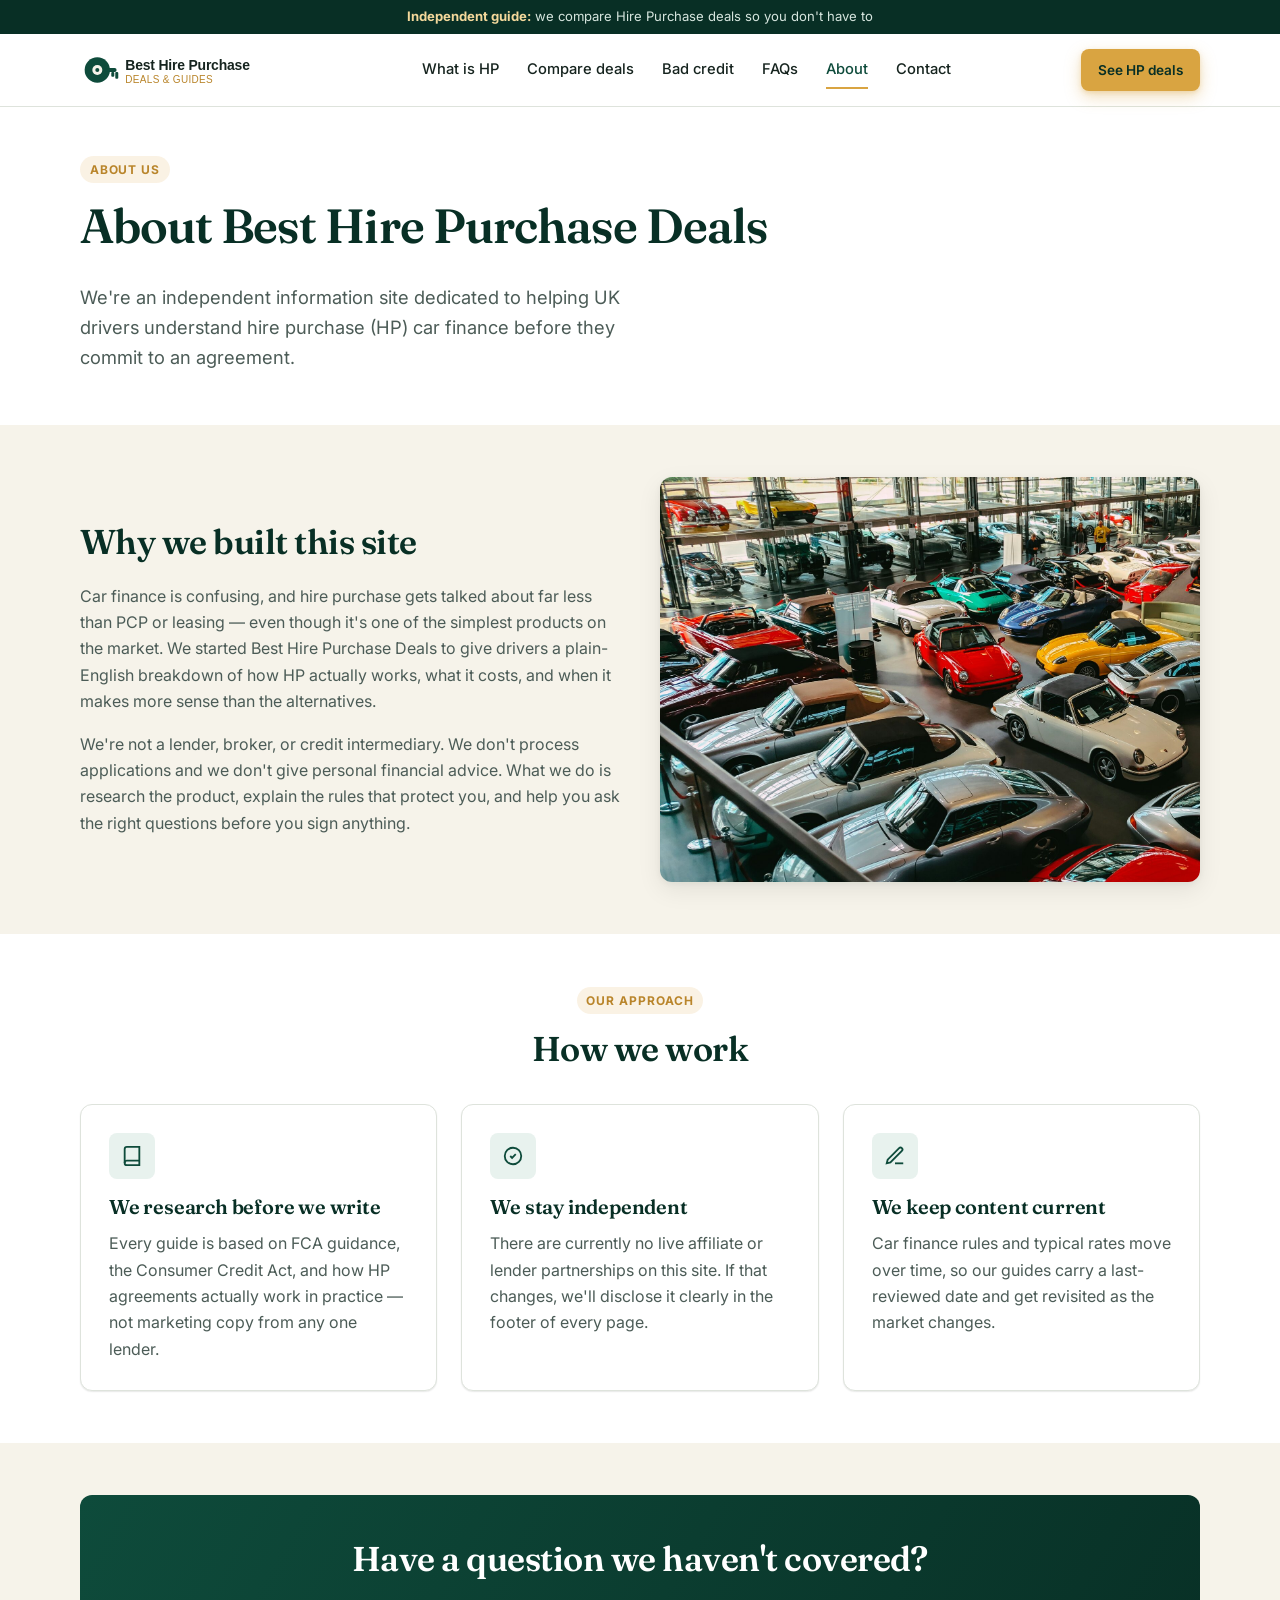
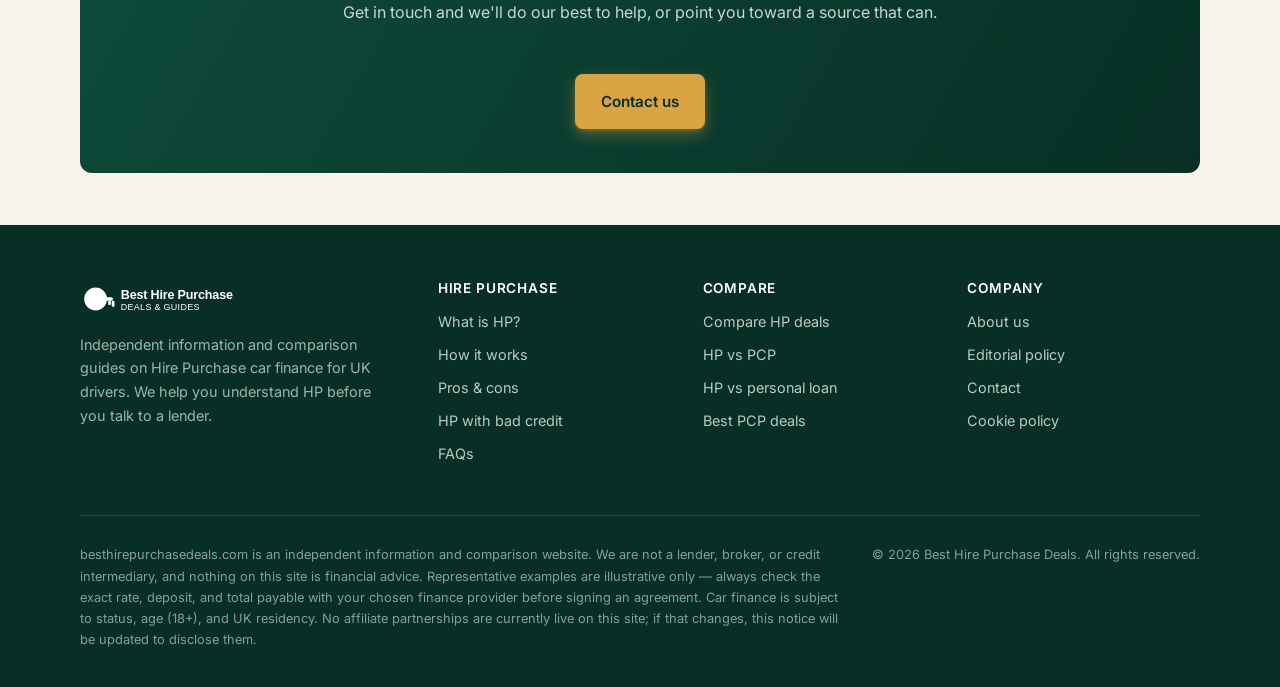
==== besthirepurchasedeals.com/about/index.html @ 64cbb2b3 "Add files via upload" ====
<!DOCTYPE html>
<html lang="en">
<head>
<meta charset="UTF-8">
<meta name="viewport" content="width=device-width, initial-scale=1.0">
<title>About Us | Best Hire Purchase Deals</title>
<meta name="description" content="Best Hire Purchase Deals is an independent information site helping UK drivers understand hire purchase car finance.">
<link rel="canonical" href="https://besthirepurchasedeals.com/about/">
<meta property="og:type" content="website">
<meta property="og:title" content="About Us | Best Hire Purchase Deals">
<meta property="og:description" content="Best Hire Purchase Deals is an independent information site helping UK drivers understand hire purchase car finance.">
<meta property="og:url" content="https://besthirepurchasedeals.com/about/">
<meta property="og:site_name" content="Best Hire Purchase Deals">
<meta name="twitter:card" content="summary">
<link rel="icon" type="image/svg+xml" href="../images/logo.svg">
<link rel="preconnect" href="https://fonts.googleapis.com">
<link rel="preconnect" href="https://fonts.gstatic.com" crossorigin>
<link href="https://fonts.googleapis.com/css2?family=Fraunces:wght@500;600;700&family=Inter:wght@400;500;600;700&display=swap" rel="stylesheet">
<link rel="stylesheet" href="../css/global.css">
</head>
<body>
<div class="top-bar">
  <div class="container">
    <span><strong>Independent guide:</strong>&nbsp;we compare Hire Purchase deals so you don't have to</span>
  </div>
</div>
<header class="site-header" role="banner">
  <div class="container">
    <a href="../" class="site-logo" aria-label="Best Hire Purchase Deals — home">
      <img src="../images/logo.svg" alt="Best Hire Purchase Deals" height="40" width="211" class="site-logo__img">
    </a>
    <nav class="site-nav" role="navigation" aria-label="Main navigation">
      <a href="../#what-is-hp">What is HP</a>
      <a href="../#compare">Compare deals</a>
      <a href="../#bad-credit">Bad credit</a>
      <a href="../#faq">FAQs</a>
      <a href="../about/" class="active">About</a>
      <a href="../contact/">Contact</a>
    </nav>
    <div class="header-cta">
      <a href="#compare" class="btn btn-primary btn-sm">See HP deals</a>
      <button class="nav-toggle" aria-label="Toggle menu" aria-expanded="false">
        <span></span><span></span><span></span>
      </button>
    </div>
  </div>
</header>
<main>
<section style="padding-top:3rem;">
  <div class="container">
    <span class="eyebrow">About us</span>
    <h1>About Best Hire Purchase Deals</h1>
    <p class="hero-lede" style="color:var(--color-text-muted);">We're an independent information site dedicated to helping UK drivers understand hire purchase (HP) car finance before they commit to an agreement.</p>
  </div>
</section>

<section class="section-alt">
  <div class="container">
    <div class="feature-split">
      <div class="feature-copy">
        <h2>Why we built this site</h2>
        <p>Car finance is confusing, and hire purchase gets talked about far less than PCP or leasing — even though it's one of the simplest products on the market. We started Best Hire Purchase Deals to give drivers a plain-English breakdown of how HP actually works, what it costs, and when it makes more sense than the alternatives.</p>
        <p>We're not a lender, broker, or credit intermediary. We don't process applications and we don't give personal financial advice. What we do is research the product, explain the rules that protect you, and help you ask the right questions before you sign anything.</p>
      </div>
      <div class="feature-media">
        <img src="../images/hp-classic-collection.jpg" alt="Collection of cars parked inside a showroom" width="900" height="600" loading="lazy">
      </div>
    </div>
  </div>
</section>

<section>
  <div class="container">
    <div class="section-heading">
      <span class="eyebrow">Our approach</span>
      <h2>How we work</h2>
    </div>
    <div class="grid grid-3">
      <div class="card">
        <div class="icon-badge"><svg width="22" height="22" viewBox="0 0 24 24" fill="none" stroke="currentColor" stroke-width="2"><path d="M4 19.5A2.5 2.5 0 0 1 6.5 17H20"/><path d="M6.5 2H20v20H6.5A2.5 2.5 0 0 1 4 19.5v-15A2.5 2.5 0 0 1 6.5 2z"/></svg></div>
        <h3>We research before we write</h3>
        <p>Every guide is based on FCA guidance, the Consumer Credit Act, and how HP agreements actually work in practice — not marketing copy from any one lender.</p>
      </div>
      <div class="card">
        <div class="icon-badge"><svg width="22" height="22" viewBox="0 0 24 24" fill="none" stroke="currentColor" stroke-width="2"><path d="M9 12l2 2 4-4"/><circle cx="12" cy="12" r="9"/></svg></div>
        <h3>We stay independent</h3>
        <p>There are currently no live affiliate or lender partnerships on this site. If that changes, we'll disclose it clearly in the footer of every page.</p>
      </div>
      <div class="card">
        <div class="icon-badge"><svg width="22" height="22" viewBox="0 0 24 24" fill="none" stroke="currentColor" stroke-width="2"><path d="M12 20h9"/><path d="M16.5 3.5a2.1 2.1 0 0 1 3 3L7 19l-4 1 1-4L16.5 3.5z"/></svg></div>
        <h3>We keep content current</h3>
        <p>Car finance rules and typical rates move over time, so our guides carry a last-reviewed date and get revisited as the market changes.</p>
      </div>
    </div>
  </div>
</section>

<section class="section-alt">
  <div class="container">
    <div class="cta-banner">
      <h2>Have a question we haven't covered?</h2>
      <p>Get in touch and we'll do our best to help, or point you toward a source that can.</p>
      <a href="../contact/" class="btn btn-primary mt-2">Contact us</a>
    </div>
  </div>
</section>
</main>
<footer class="site-footer" role="contentinfo">
  <div class="container">
    <div class="footer-grid">
      <div class="footer-brand">
        <a href="../" class="site-logo" aria-label="Best Hire Purchase Deals — home">
          <img src="../images/logo.svg" alt="Best Hire Purchase Deals" height="36" width="190" class="site-logo__img">
        </a>
        <p>Independent information and comparison guides on Hire Purchase car finance for UK drivers. We help you understand HP before you talk to a lender.</p>
      </div>
      <div class="footer-col">
        <h4>Hire purchase</h4>
        <ul>
          <li><a href="../#what-is-hp">What is HP?</a></li>
          <li><a href="../#how-it-works">How it works</a></li>
          <li><a href="../#pros-cons">Pros &amp; cons</a></li>
          <li><a href="../#bad-credit">HP with bad credit</a></li>
          <li><a href="../#faq">FAQs</a></li>
        </ul>
      </div>
      <div class="footer-col">
        <h4>Compare</h4>
        <ul>
          <li><a href="../#compare">Compare HP deals</a></li>
          <li><a href="../#hp-vs-pcp">HP vs PCP</a></li>
          <li><a href="../#hp-vs-pcp">HP vs personal loan</a></li>
          <li><a href="https://bestnewcarpcpfinancedeals.com">Best PCP deals</a></li>
        </ul>
      </div>
      <div class="footer-col">
        <h4>Company</h4>
        <ul>
          <li><a href="../about/">About us</a></li>
          <li><a href="../editorial-policy/">Editorial policy</a></li>
          <li><a href="../contact/">Contact</a></li>
          <li><a href="../cookie-policy/">Cookie policy</a></li>
        </ul>
      </div>
    </div>
    <div class="footer-legal">
      <p>besthirepurchasedeals.com is an independent information and comparison website. We are not a lender, broker, or credit intermediary, and nothing on this site is financial advice. Representative examples are illustrative only — always check the exact rate, deposit, and total payable with your chosen finance provider before signing an agreement. Car finance is subject to status, age (18+), and UK residency. No affiliate partnerships are currently live on this site; if that changes, this notice will be updated to disclose them.</p>
      <p>&copy; <span id="current-year">2026</span> Best Hire Purchase Deals. All rights reserved.</p>
    </div>
  </div>
</footer>
<script src="../js/nav.js"></script>
<script src="../js/app.js"></script>
</body>
</html>
---- besthirepurchasedeals.com/css/global.css ----
/* ==========================================================================
   Best Hire Purchase Deals — Global Styles
   ========================================================================== */

:root {
  --max-width: 1160px;

  --color-primary: #0E4B3B;
  --color-primary-dark: #082F25;
  --color-primary-light: #E8F2EE;
  --color-accent: #D9A441;
  --color-accent-dark: #B9852B;
  --color-text: #16241F;
  --color-text-muted: #4C5C57;
  --color-bg: #FFFFFF;
  --color-bg-alt: #F6F3EA;
  --color-border: #DEE3DC;
  --color-success: #2E7D52;
  --color-danger: #B23B3B;

  --font-display: 'Fraunces', Georgia, serif;
  --font-body: 'Inter', -apple-system, BlinkMacSystemFont, 'Segoe UI', sans-serif;

  --radius: 12px;
  --radius-sm: 8px;
  --shadow-sm: 0 1px 2px rgba(14, 30, 24, 0.06), 0 1px 1px rgba(14, 30, 24, 0.04);
  --shadow-md: 0 8px 24px rgba(14, 30, 24, 0.08), 0 2px 6px rgba(14, 30, 24, 0.05);
  --shadow-lg: 0 20px 48px rgba(14, 30, 24, 0.14), 0 6px 16px rgba(14, 30, 24, 0.08);
}

*, *::before, *::after { box-sizing: border-box; }

html { scroll-behavior: smooth; }

body {
  margin: 0;
  font-family: var(--font-body);
  color: var(--color-text);
  background: var(--color-bg);
  line-height: 1.65;
  -webkit-font-smoothing: antialiased;
  font-size: 16px;
}

h1, h2, h3, h4 {
  font-family: var(--font-display);
  font-weight: 600;
  line-height: 1.15;
  letter-spacing: -0.01em;
  color: var(--color-primary-dark);
  margin: 0 0 0.6em;
}

h1 { font-size: clamp(2rem, 5vw, 3rem); letter-spacing: -0.02em; }
h2 { font-size: clamp(1.5rem, 3.6vw, 2.15rem); letter-spacing: -0.015em; }
h3 { font-size: 1.25rem; }
h4 { font-size: 1.05rem; }

p { margin: 0 0 1em; color: var(--color-text-muted); }
p:last-child { margin-bottom: 0; }

a { color: var(--color-primary); text-decoration: underline; text-decoration-color: rgba(14,75,59,0.3); text-underline-offset: 2px; }
a:hover { color: var(--color-accent-dark); }
a:focus-visible, button:focus-visible, input:focus-visible, summary:focus-visible {
  outline: 2px solid var(--color-accent);
  outline-offset: 2px;
}

img { max-width: 100%; display: block; }
ul, ol { padding-left: 1.2em; color: var(--color-text-muted); }
li { margin-bottom: 0.4em; }

.container {
  max-width: var(--max-width);
  margin: 0 auto;
  padding: 0 1.25rem;
}

section { padding: 3.25rem 0; }
.section-alt { background: var(--color-bg-alt); }
.section-dark { background: var(--color-primary-dark); color: #EAF3EE; }
.section-dark h2, .section-dark h3 { color: #FFFFFF; }
.section-dark p { color: #C7D9D1; }

.eyebrow {
  display: inline-block;
  font-family: var(--font-body);
  font-size: 0.75rem;
  font-weight: 700;
  letter-spacing: 0.08em;
  text-transform: uppercase;
  color: var(--color-accent-dark);
  background: rgba(217, 164, 65, 0.14);
  padding: 0.3em 0.8em;
  border-radius: 999px;
  margin-bottom: 0.9rem;
}
.section-dark .eyebrow { background: rgba(217, 164, 65, 0.22); color: #F3D89B; }

.section-heading { max-width: 680px; margin: 0 auto 2.25rem; text-align: center; }
.section-heading p { font-size: 1.05rem; }

/* ---- Buttons ---- */
.btn {
  display: inline-flex;
  align-items: center;
  gap: 0.5em;
  font-family: var(--font-body);
  font-weight: 600;
  font-size: 0.95rem;
  padding: 0.85em 1.6em;
  border-radius: var(--radius-sm);
  border: 2px solid transparent;
  cursor: pointer;
  text-decoration: none;
  transition: transform 160ms cubic-bezier(0.16, 1, 0.3, 1), box-shadow 160ms cubic-bezier(0.16, 1, 0.3, 1), background 160ms ease;
  white-space: nowrap;
}
.btn:active { transform: translateY(1px) scale(0.99); }

.btn-primary {
  background: var(--color-accent);
  color: var(--color-primary-dark);
  box-shadow: 0 6px 16px rgba(217, 164, 65, 0.35), 0 2px 4px rgba(217, 164, 65, 0.25);
}
.btn-primary:hover { background: var(--color-accent-dark); color: var(--color-primary-dark); box-shadow: 0 10px 24px rgba(217, 164, 65, 0.42); }
.btn-primary:focus-visible { outline-offset: 3px; }

.btn-outline {
  background: transparent;
  border-color: rgba(255,255,255,0.55);
  color: #FFFFFF;
}
.btn-outline:hover { background: rgba(255,255,255,0.12); color: #FFFFFF; }

.btn-ghost {
  background: var(--color-primary-light);
  color: var(--color-primary-dark);
}
.btn-ghost:hover { background: #DCEEE5; color: var(--color-primary-dark); }

.btn-block { width: 100%; justify-content: center; }
.btn-sm { padding: 0.55em 1.1em; font-size: 0.85rem; }

/* ---- Header ---- */
.top-bar {
  background: var(--color-primary-dark);
  color: #D7E6DF;
  font-size: 0.82rem;
}
.top-bar .container {
  display: flex;
  align-items: center;
  justify-content: center;
  gap: 0.5em;
  height: 34px;
  text-align: center;
}
.top-bar strong { color: #F3D89B; }

.site-header {
  position: sticky;
  top: 0;
  z-index: 50;
  background: rgba(255,255,255,0.92);
  backdrop-filter: saturate(160%) blur(10px);
  border-bottom: 1px solid var(--color-border);
}
.site-header .container {
  height: 72px;
  display: flex;
  align-items: center;
  justify-content: space-between;
  gap: 1rem;
}
.site-logo { display: flex; align-items: center; text-decoration: none; }
.site-logo__img { height: 40px; width: auto; display: block; }

.site-nav {
  display: flex;
  align-items: center;
  gap: 1.75rem;
}
.site-nav a {
  color: var(--color-text);
  text-decoration: none;
  font-weight: 500;
  font-size: 0.92rem;
  padding: 0.4em 0;
  border-bottom: 2px solid transparent;
}
.site-nav a:hover, .site-nav a.active {
  color: var(--color-primary);
  border-bottom-color: var(--color-accent);
}

.header-cta { display: flex; align-items: center; gap: 0.75rem; }

.nav-toggle {
  display: none;
  background: none;
  border: none;
  cursor: pointer;
  padding: 0.5rem;
  flex-direction: column;
  gap: 5px;
}
.nav-toggle span {
  display: block;
  width: 24px;
  height: 2px;
  background: var(--color-primary-dark);
  border-radius: 2px;
  transition: transform 200ms ease, opacity 200ms ease;
}

@media (max-width: 767px) {
  .nav-toggle { display: flex; }
  .site-nav {
    position: fixed;
    inset: 72px 0 0 0;
    background: #FFFFFF;
    flex-direction: column;
    align-items: flex-start;
    padding: 1.5rem 1.25rem;
    gap: 0.25rem;
    transform: translateX(100%);
    transition: transform 220ms cubic-bezier(0.16, 1, 0.3, 1);
    overflow-y: auto;
    border-top: 1px solid var(--color-border);
  }
  .site-nav.is-open { transform: translateX(0); }
  .site-nav a { width: 100%; padding: 0.9em 0; border-bottom: 1px solid var(--color-border); }
  .header-cta .btn-sm-hide { display: none; }
}

/* ---- Footer ---- */
.site-footer {
  background: var(--color-primary-dark);
  color: #B9CCC3;
  padding: 3.5rem 0 1.5rem;
  font-size: 0.9rem;
}
.footer-grid {
  display: grid;
  grid-template-columns: 1.4fr 1fr 1fr 1fr;
  gap: 2rem;
  padding-bottom: 2.5rem;
  border-bottom: 1px solid rgba(255,255,255,0.12);
}
.footer-brand .site-logo__img { filter: brightness(0) invert(1); height: 36px; }
.footer-brand p { color: #9FB6AC; margin-top: 1rem; max-width: 300px; }
.footer-col h4 { color: #FFFFFF; font-family: var(--font-body); font-size: 0.85rem; text-transform: uppercase; letter-spacing: 0.06em; margin-bottom: 1em; }
.footer-col ul { list-style: none; padding: 0; margin: 0; }
.footer-col a { color: #B9CCC3; text-decoration: none; }
.footer-col a:hover { color: #F3D89B; }
.footer-col li { margin-bottom: 0.65em; }
.footer-legal {
  padding-top: 1.75rem;
  display: flex;
  flex-wrap: wrap;
  gap: 1rem 1.5rem;
  align-items: flex-start;
  justify-content: space-between;
}
.footer-legal p { color: #86A099; font-size: 0.8rem; max-width: 760px; }
.footer-legal a { color: #B9CCC3; }

@media (max-width: 767px) {
  .footer-grid { grid-template-columns: 1fr 1fr; }
  .footer-brand { grid-column: 1 / -1; }
}

/* ---- Cards ---- */
.card {
  background: var(--color-bg);
  border: 1px solid var(--color-border);
  border-radius: var(--radius);
  padding: 1.75rem;
  box-shadow: var(--shadow-sm);
}

.grid { display: grid; gap: 1.5rem; }
.grid-2 { grid-template-columns: repeat(2, 1fr); }
.grid-3 { grid-template-columns: repeat(3, 1fr); }
.grid-4 { grid-template-columns: repeat(4, 1fr); }

@media (max-width: 767px) {
  .grid-2, .grid-3, .grid-4 { grid-template-columns: 1fr; }
}

/* ---- Step numbers ---- */
.step-card { position: relative; padding-top: 2.25rem; }
.step-number {
  display: inline-flex;
  align-items: center;
  justify-content: center;
  width: 40px;
  height: 40px;
  border-radius: 50%;
  background: var(--color-primary);
  color: #fff;
  font-family: var(--font-display);
  font-weight: 600;
  font-size: 1.1rem;
  margin-bottom: 0.9rem;
}

/* ---- Icon badge ---- */
.icon-badge {
  width: 46px;
  height: 46px;
  border-radius: var(--radius-sm);
  background: var(--color-primary-light);
  color: var(--color-primary);
  display: flex;
  align-items: center;
  justify-content: center;
  margin-bottom: 1rem;
}
.icon-badge svg { width: 22px; height: 22px; }

/* ---- Tables ---- */
.table-wrap { overflow-x: auto; border-radius: var(--radius); border: 1px solid var(--color-border); box-shadow: var(--shadow-sm); }
table.deals-table { width: 100%; border-collapse: collapse; min-width: 720px; background: var(--color-bg); }
.deals-table th, .deals-table td { padding: 1rem 1.1rem; text-align: left; border-bottom: 1px solid var(--color-border); }
.deals-table thead th {
  background: var(--color-primary-dark);
  color: #fff;
  font-family: var(--font-body);
  font-size: 0.78rem;
  text-transform: uppercase;
  letter-spacing: 0.05em;
  font-weight: 600;
  white-space: nowrap;
}
.deals-table tbody tr:last-child td { border-bottom: none; }
.deals-table tbody tr:hover { background: var(--color-primary-light); }
.deals-table .lender-cell { display: flex; align-items: center; gap: 0.6rem; font-weight: 600; color: var(--color-text); }
.deals-table .apr { font-weight: 700; color: var(--color-primary-dark); }
.tag {
  display: inline-block;
  font-size: 0.72rem;
  font-weight: 700;
  padding: 0.25em 0.65em;
  border-radius: 999px;
  background: rgba(46, 125, 82, 0.12);
  color: var(--color-success);
  letter-spacing: 0.02em;
}
.tag-gold { background: rgba(217,164,65,0.16); color: var(--color-accent-dark); }

/* ---- Pros / cons ---- */
.pros-cons { display: grid; grid-template-columns: 1fr 1fr; gap: 1.5rem; }
.pros-cons .card h3 { display: flex; align-items: center; gap: 0.5em; }
.pros-cons ul { list-style: none; padding: 0; margin: 0; }
.pros-cons li { display: flex; gap: 0.6em; align-items: flex-start; margin-bottom: 0.85em; }
.pros-cons li::before { content: ''; flex-shrink: 0; width: 18px; height: 18px; margin-top: 3px; border-radius: 50%; }
.pros .card { border-top: 3px solid var(--color-success); }
.pros li::before { background: var(--color-success); mask: none; }
.cons .card { border-top: 3px solid var(--color-danger); }
.cons li::before { background: var(--color-danger); }

@media (max-width: 767px) { .pros-cons { grid-template-columns: 1fr; } }

/* ---- FAQ / accordion ---- */
.faq-list { max-width: 800px; margin: 0 auto; display: flex; flex-direction: column; gap: 0.75rem; }
details.faq-item {
  background: var(--color-bg);
  border: 1px solid var(--color-border);
  border-radius: var(--radius-sm);
  padding: 1.1rem 1.4rem;
}
details.faq-item summary {
  cursor: pointer;
  font-weight: 600;
  color: var(--color-primary-dark);
  list-style: none;
  display: flex;
  align-items: center;
  justify-content: space-between;
  gap: 1rem;
}
details.faq-item summary::-webkit-details-marker { display: none; }
details.faq-item summary::after {
  content: '+';
  font-size: 1.4rem;
  font-weight: 400;
  color: var(--color-accent-dark);
  flex-shrink: 0;
  transition: transform 200ms ease;
}
details.faq-item[open] summary::after { transform: rotate(45deg); }
details.faq-item p { margin-top: 0.85rem; }

/* ---- Calculator ---- */
.calculator {
  display: grid;
  grid-template-columns: 1fr 1fr;
  gap: 0;
  background: var(--color-bg);
  border-radius: var(--radius);
  overflow: hidden;
  box-shadow: var(--shadow-md);
  border: 1px solid var(--color-border);
}
.calculator-inputs { padding: 2rem; }
.calculator-results { padding: 2rem; background: var(--color-primary-dark); color: #fff; }
.calculator-results h4 { color: #F3D89B; }
.field { margin-bottom: 1.25rem; }
.field label { display: block; font-weight: 600; font-size: 0.85rem; margin-bottom: 0.4em; color: var(--color-text); }
.field .input-wrap { position: relative; }
.field .prefix {
  position: absolute; left: 0.9em; top: 50%; transform: translateY(-50%);
  color: var(--color-text-muted); font-weight: 600;
}
.field input[type="number"], .field input[type="text"], .field input[type="email"], .field textarea, .field select {
  width: 100%;
  padding: 0.75em 0.9em;
  border: 1.5px solid var(--color-border);
  border-radius: var(--radius-sm);
  font-family: var(--font-body);
  font-size: 0.98rem;
  color: var(--color-text);
  background: #fff;
  transition: border-color 160ms ease, box-shadow 160ms ease;
}
.field input.has-prefix { padding-left: 1.9em; }
.field input:focus, .field textarea:focus, .field select:focus {
  outline: none;
  border-color: var(--color-primary);
  box-shadow: 0 0 0 3px rgba(14, 75, 59, 0.12);
}
.field-range { display: flex; align-items: center; gap: 0.75rem; }
.field-range input[type="range"] { flex: 1; accent-color: var(--color-primary); }
.result-row { display: flex; justify-content: space-between; align-items: center; padding: 0.7em 0; border-bottom: 1px solid rgba(255,255,255,0.14); }
.result-row:last-of-type { border-bottom: none; }
.result-row span:first-child { color: #B9CCC3; font-size: 0.9rem; }
.result-row span:last-child { font-weight: 700; font-size: 1.05rem; }
.result-total { text-align: center; padding: 1.25rem 0; margin: 1rem 0; background: rgba(255,255,255,0.06); border-radius: var(--radius-sm); }
.result-total .amount { font-family: var(--font-display); font-size: 2.1rem; font-weight: 600; color: #F3D89B; }
.result-total .label { font-size: 0.8rem; text-transform: uppercase; letter-spacing: 0.06em; color: #9FB6AC; }

@media (max-width: 900px) {
  .calculator { grid-template-columns: 1fr; }
}

/* ---- Hero ---- */
.hero {
  position: relative;
  padding: 4.5rem 0 5rem;
  background: var(--color-primary-dark);
  overflow: hidden;
  color: #fff;
}
.hero::before {
  content: '';
  position: absolute;
  inset: 0;
  background-image: url('../images/hero-hp-car-dusk.jpg');
  background-size: cover;
  background-position: center 55%;
}
.hero::after {
  content: '';
  position: absolute;
  inset: 0;
  background: linear-gradient(115deg, rgba(8,47,37,0.96) 30%, rgba(8,47,37,0.72) 62%, rgba(8,47,37,0.4) 100%);
}
.hero .container { position: relative; z-index: 2; }
.hero-content { max-width: 640px; }
.hero h1 { color: #fff; }
.hero h1 mark { background: none; color: #F3D89B; }
.hero-lede { font-size: 1.15rem; color: #D7E6DF; max-width: 540px; }
.hero-ctas { display: flex; gap: 1rem; flex-wrap: wrap; margin-top: 1.75rem; }
.hero-trust { display: flex; gap: 1.75rem; margin-top: 2.5rem; flex-wrap: wrap; }
.hero-trust-item { display: flex; align-items: center; gap: 0.6em; font-size: 0.88rem; color: #C7D9D1; }
.hero-trust-item svg { flex-shrink: 0; color: var(--color-accent); }

.rep-example {
  margin-top: -2.75rem;
  position: relative;
  z-index: 3;
}
.rep-example .card {
  background: #fff;
  box-shadow: var(--shadow-lg);
  padding: 1.75rem 2rem;
}
.rep-strip { display: flex; flex-wrap: wrap; gap: 1.75rem 2.5rem; align-items: center; justify-content: space-between; }
.rep-item { min-width: 120px; }
.rep-item .value { font-family: var(--font-display); font-size: 1.35rem; font-weight: 600; color: var(--color-primary-dark); }
.rep-item .label { font-size: 0.78rem; color: var(--color-text-muted); text-transform: uppercase; letter-spacing: 0.04em; }

/* ---- Image feature block ---- */
.feature-split { display: grid; grid-template-columns: 1fr 1fr; gap: 2.5rem; align-items: center; }
.feature-split.reverse .feature-media { order: 2; }
.feature-media img { border-radius: var(--radius); box-shadow: var(--shadow-md); width: 100%; height: 100%; object-fit: cover; aspect-ratio: 4/3; }
@media (max-width: 900px) {
  .feature-split, .feature-split.reverse .feature-media { grid-template-columns: 1fr; order: initial; }
  .feature-media { order: -1; }
}

/* ---- Trust bar ---- */
.trust-bar {
  background: var(--color-primary-light);
  border-top: 1px solid var(--color-border);
  border-bottom: 1px solid var(--color-border);
}
.trust-bar .container {
  display: flex;
  flex-wrap: wrap;
  gap: 1rem 2.5rem;
  justify-content: center;
  padding: 1rem 1.25rem;
  font-size: 0.85rem;
  color: var(--color-primary-dark);
  font-weight: 600;
}
.trust-bar .container > div { display: flex; align-items: center; gap: 0.5em; }

/* ---- Quick nav pills ---- */
.pill-nav { display: flex; flex-wrap: wrap; gap: 0.6rem; justify-content: center; }
.pill-nav a {
  text-decoration: none;
  font-size: 0.85rem;
  font-weight: 600;
  color: var(--color-primary-dark);
  background: var(--color-bg);
  border: 1px solid var(--color-border);
  padding: 0.5em 1.1em;
  border-radius: 999px;
}
.pill-nav a:hover { border-color: var(--color-accent); color: var(--color-accent-dark); }

/* ---- Guide cards ---- */
.guide-card { text-decoration: none; display: block; }
.guide-card img { border-radius: var(--radius-sm); aspect-ratio: 4/3; object-fit: cover; margin-bottom: 1rem; }
.guide-card h4 { color: var(--color-text); margin-bottom: 0.35em; }
.guide-card p { font-size: 0.9rem; }
.guide-card .read-more { font-size: 0.85rem; font-weight: 700; color: var(--color-primary); }

/* ---- CTA banner ---- */
.cta-banner {
  background: linear-gradient(120deg, var(--color-primary) 0%, var(--color-primary-dark) 100%);
  border-radius: var(--radius);
  padding: 2.75rem;
  text-align: center;
  color: #fff;
}
.cta-banner h2 { color: #fff; }
.cta-banner p { color: #C7D9D1; }

/* ---- Misc ---- */
.text-center { text-align: center; }
.mt-2 { margin-top: 2rem; }
.small-print { font-size: 0.78rem; color: var(--color-text-muted); line-height: 1.6; }
.divider { height: 1px; background: var(--color-border); border: none; margin: 2.5rem 0; }

.author-box {
  display: flex;
  gap: 1rem;
  align-items: center;
  padding: 1.25rem 1.5rem;
  background: var(--color-bg-alt);
  border-radius: var(--radius);
  border: 1px solid var(--color-border);
}
.author-box .initials {
  width: 48px; height: 48px; border-radius: 50%;
  background: var(--color-primary); color: #fff;
  display: flex; align-items: center; justify-content: center;
  font-family: var(--font-display); font-weight: 600; flex-shrink: 0;
}
.author-box .meta { font-size: 0.85rem; color: var(--color-text-muted); }
.author-box .meta strong { color: var(--color-text); display: block; font-size: 0.95rem; }

.back-to-top {
  display: inline-block;
  margin: 2rem auto 0;
  text-align: center;
}
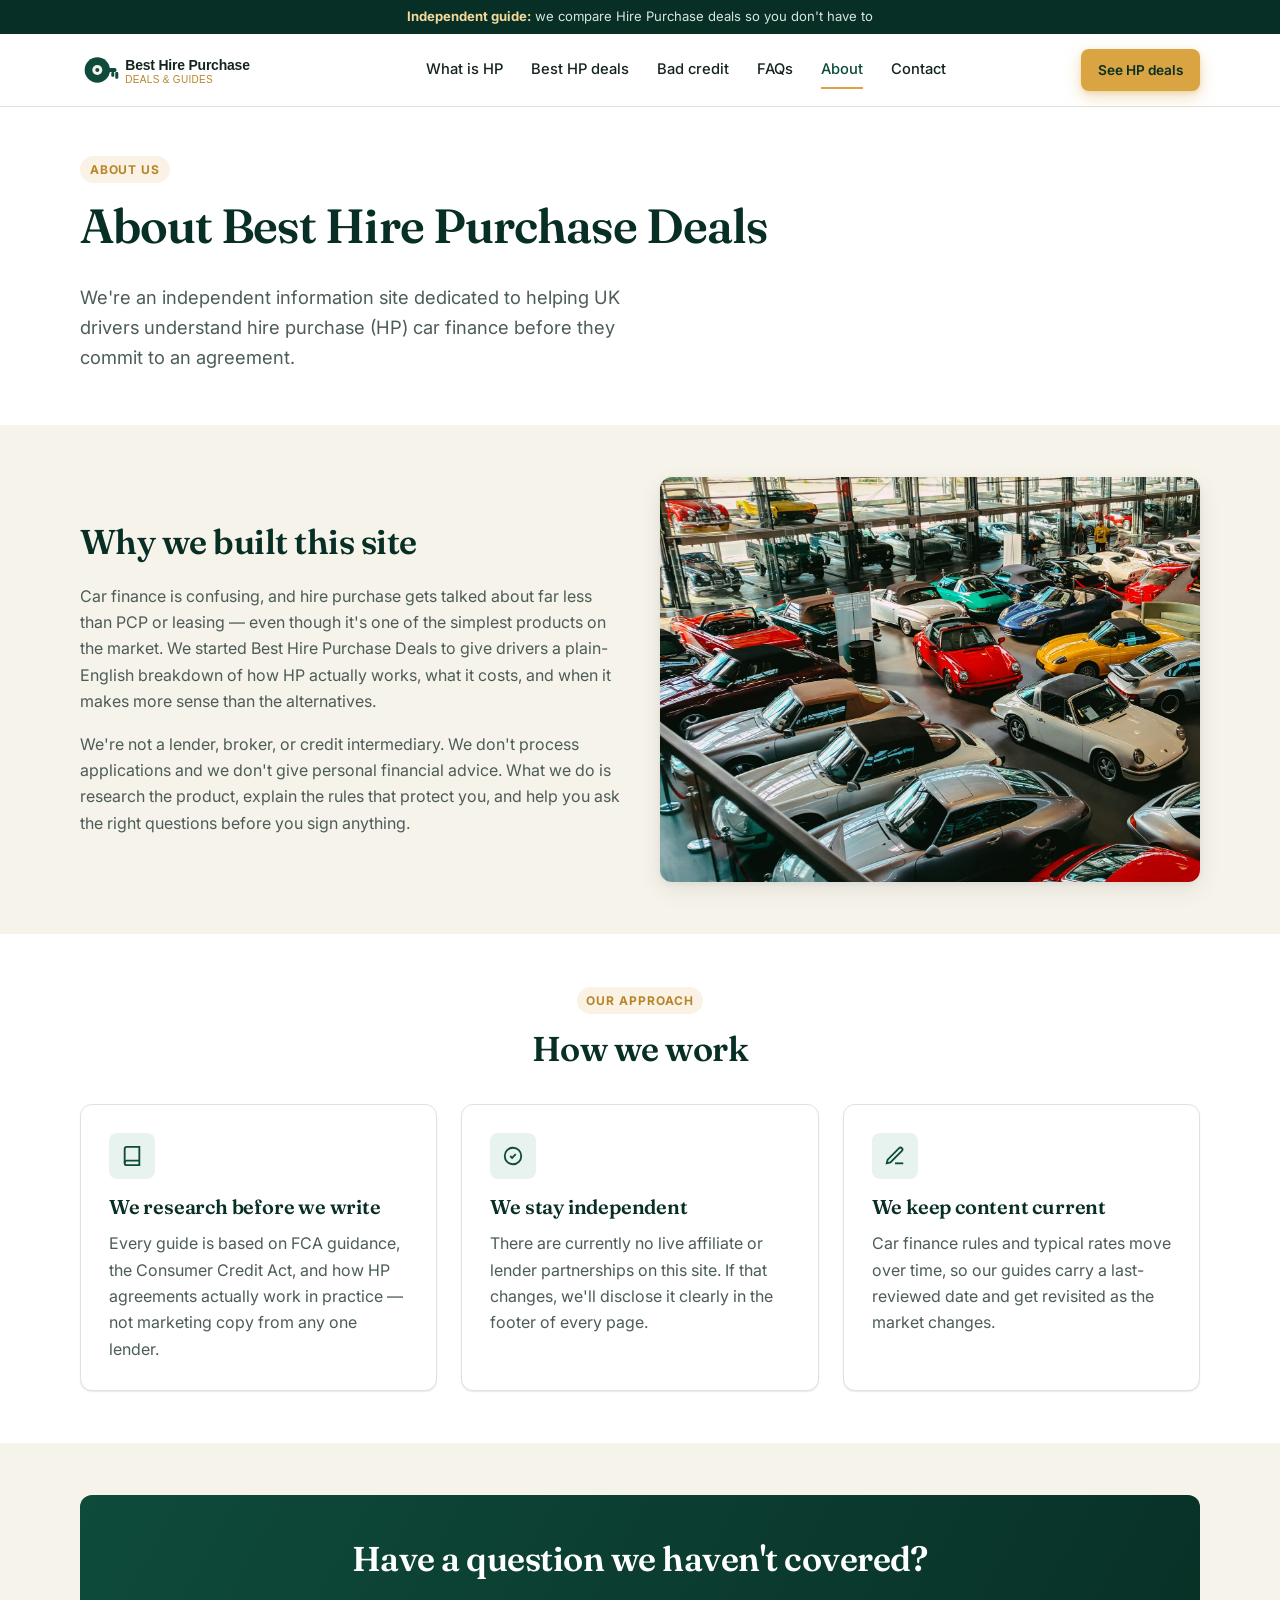
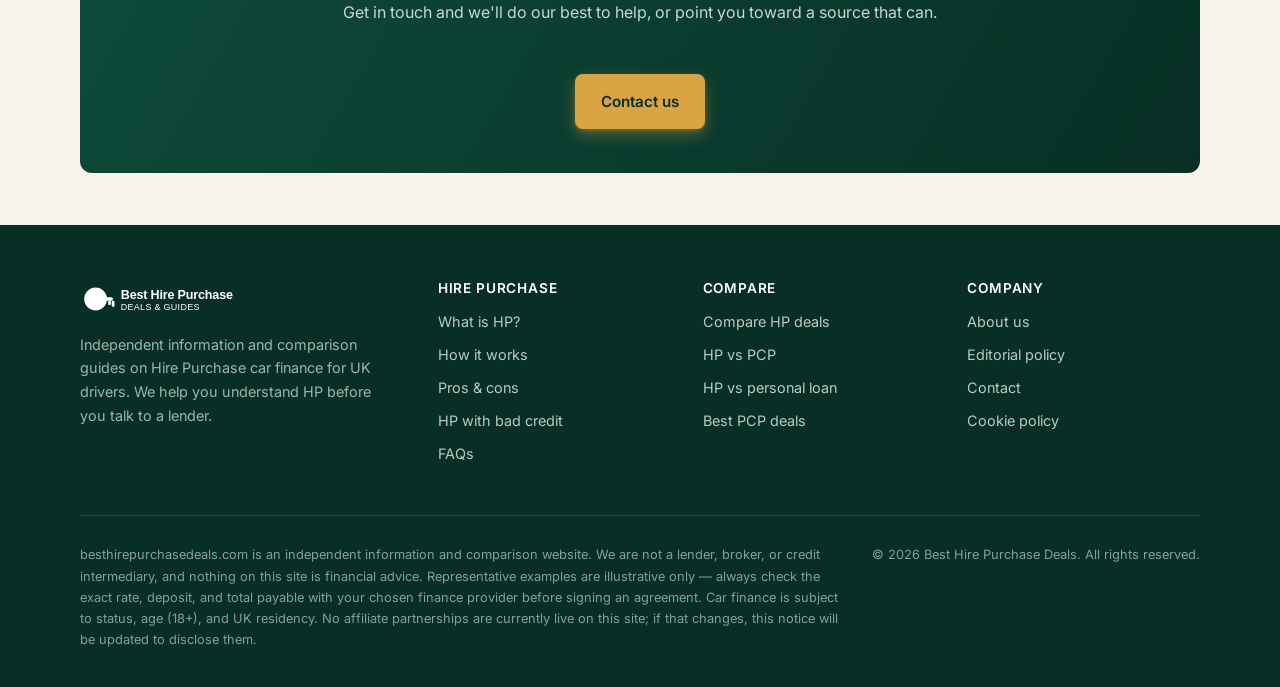
==== commit 5afdb100: "Add files via upload" ====
--- a/besthirepurchasedeals.com/about/index.html
+++ b/besthirepurchasedeals.com/about/index.html
@@ -31,7 +31,7 @@
     </a>
     <nav class="site-nav" role="navigation" aria-label="Main navigation">
       <a href="../#what-is-hp">What is HP</a>
-      <a href="../#compare">Compare deals</a>
+      <a href="../#compare">Best HP deals</a>
       <a href="../#bad-credit">Bad credit</a>
       <a href="../#faq">FAQs</a>
       <a href="../about/" class="active">About</a>
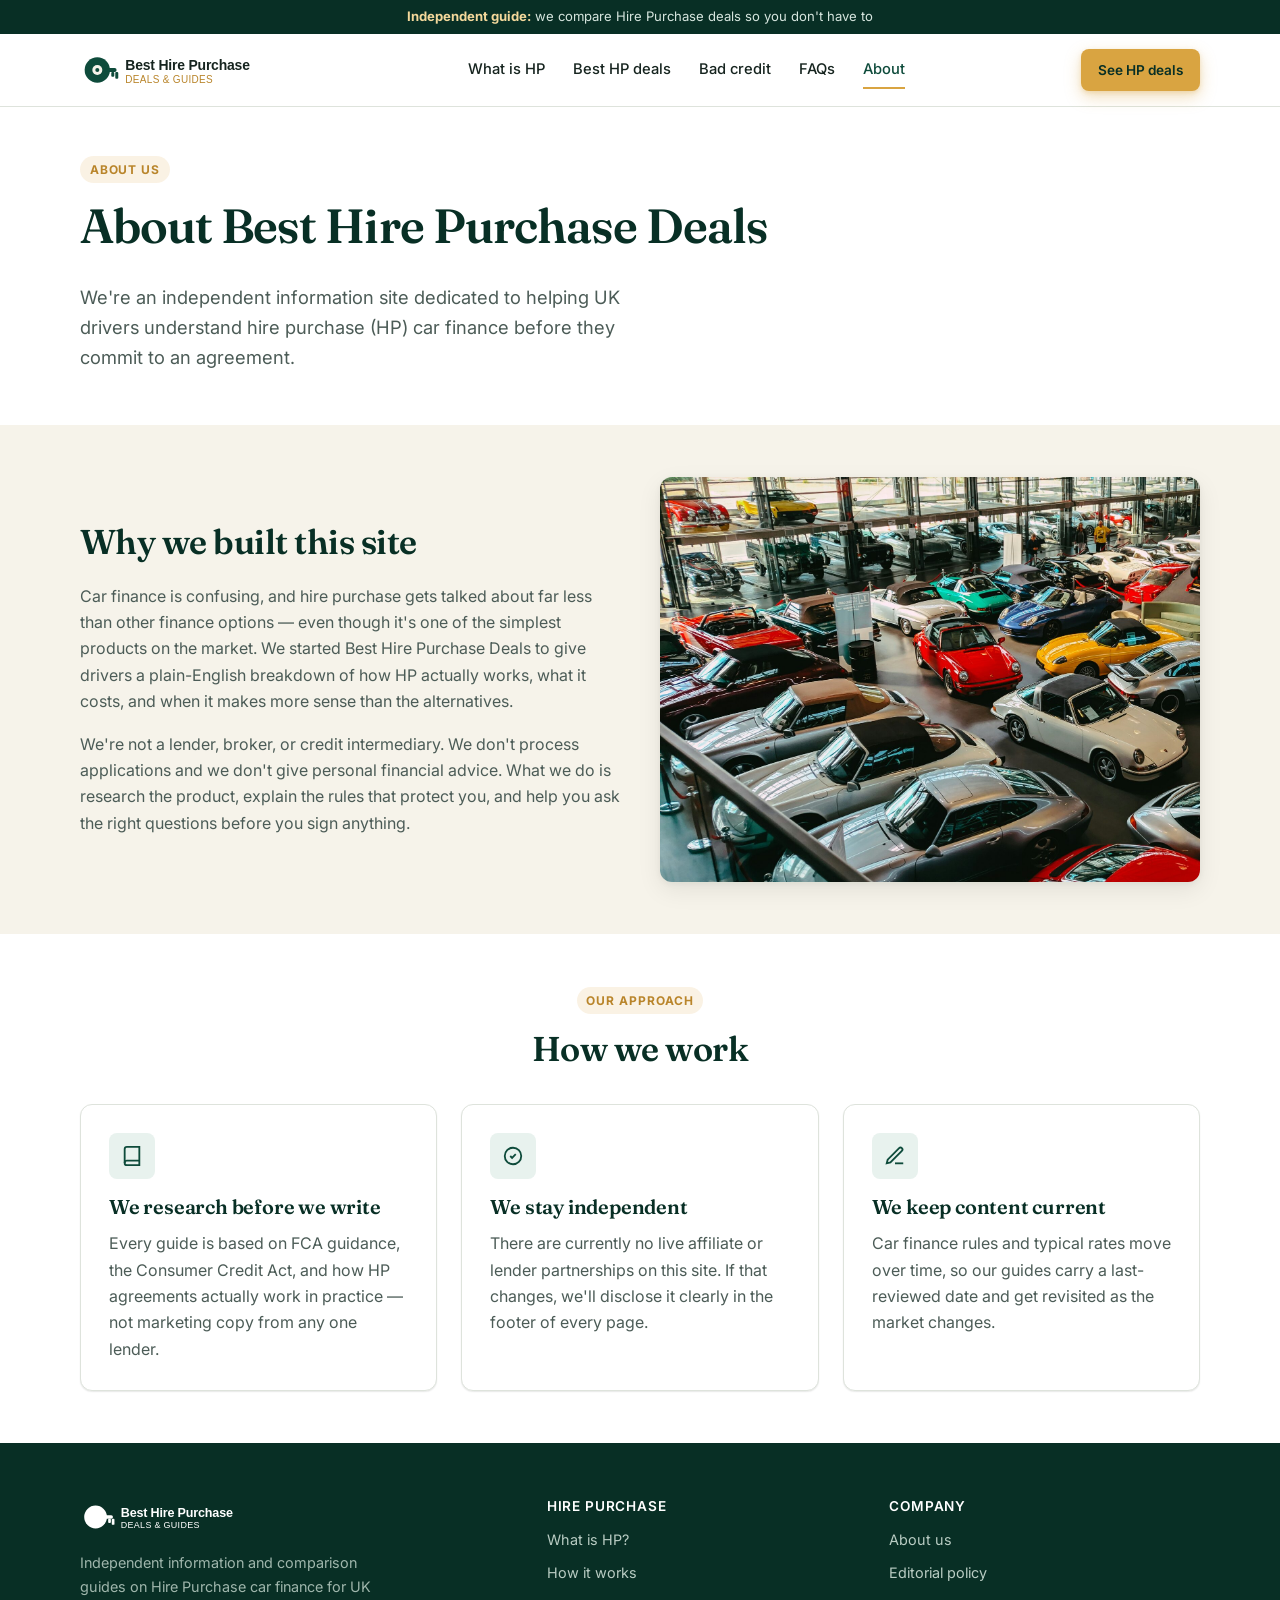
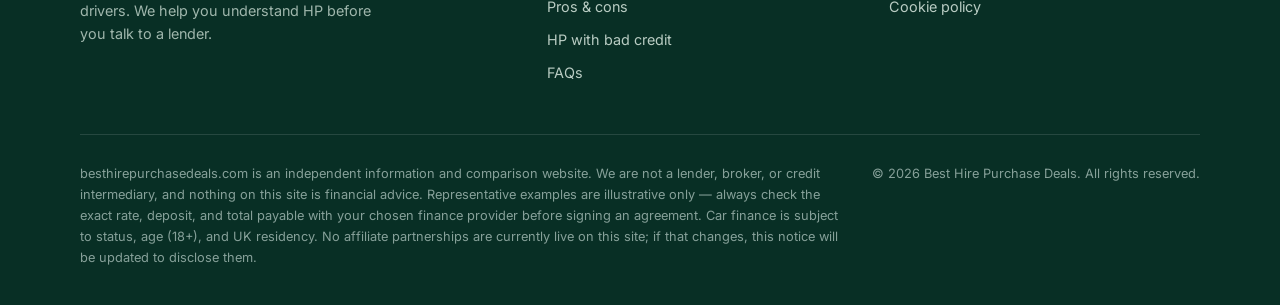
==== commit bf55f9c1: "Add files via upload" ====
--- a/besthirepurchasedeals.com/about/index.html
+++ b/besthirepurchasedeals.com/about/index.html
@@ -35,7 +35,6 @@
       <a href="../#bad-credit">Bad credit</a>
       <a href="../#faq">FAQs</a>
       <a href="../about/" class="active">About</a>
-      <a href="../contact/">Contact</a>
     </nav>
     <div class="header-cta">
       <a href="#compare" class="btn btn-primary btn-sm">See HP deals</a>
@@ -59,7 +58,7 @@
     <div class="feature-split">
       <div class="feature-copy">
         <h2>Why we built this site</h2>
-        <p>Car finance is confusing, and hire purchase gets talked about far less than PCP or leasing — even though it's one of the simplest products on the market. We started Best Hire Purchase Deals to give drivers a plain-English breakdown of how HP actually works, what it costs, and when it makes more sense than the alternatives.</p>
+        <p>Car finance is confusing, and hire purchase gets talked about far less than other finance options — even though it's one of the simplest products on the market. We started Best Hire Purchase Deals to give drivers a plain-English breakdown of how HP actually works, what it costs, and when it makes more sense than the alternatives.</p>
         <p>We're not a lender, broker, or credit intermediary. We don't process applications and we don't give personal financial advice. What we do is research the product, explain the rules that protect you, and help you ask the right questions before you sign anything.</p>
       </div>
       <div class="feature-media">
@@ -95,15 +94,6 @@
   </div>
 </section>
 
-<section class="section-alt">
-  <div class="container">
-    <div class="cta-banner">
-      <h2>Have a question we haven't covered?</h2>
-      <p>Get in touch and we'll do our best to help, or point you toward a source that can.</p>
-      <a href="../contact/" class="btn btn-primary mt-2">Contact us</a>
-    </div>
-  </div>
-</section>
 </main>
 <footer class="site-footer" role="contentinfo">
   <div class="container">
@@ -125,20 +115,10 @@
         </ul>
       </div>
       <div class="footer-col">
-        <h4>Compare</h4>
-        <ul>
-          <li><a href="../#compare">Compare HP deals</a></li>
-          <li><a href="../#hp-vs-pcp">HP vs PCP</a></li>
-          <li><a href="../#hp-vs-pcp">HP vs personal loan</a></li>
-          <li><a href="https://bestnewcarpcpfinancedeals.com">Best PCP deals</a></li>
-        </ul>
-      </div>
-      <div class="footer-col">
         <h4>Company</h4>
         <ul>
           <li><a href="../about/">About us</a></li>
           <li><a href="../editorial-policy/">Editorial policy</a></li>
-          <li><a href="../contact/">Contact</a></li>
           <li><a href="../cookie-policy/">Cookie policy</a></li>
         </ul>
       </div>
--- a/besthirepurchasedeals.com/css/global.css
+++ b/besthirepurchasedeals.com/css/global.css
@@ -243,7 +243,7 @@
 }
 .footer-grid {
   display: grid;
-  grid-template-columns: 1.4fr 1fr 1fr 1fr;
+  grid-template-columns: 1.4fr 1fr 1fr;
   gap: 2rem;
   padding-bottom: 2.5rem;
   border-bottom: 1px solid rgba(255,255,255,0.12);
